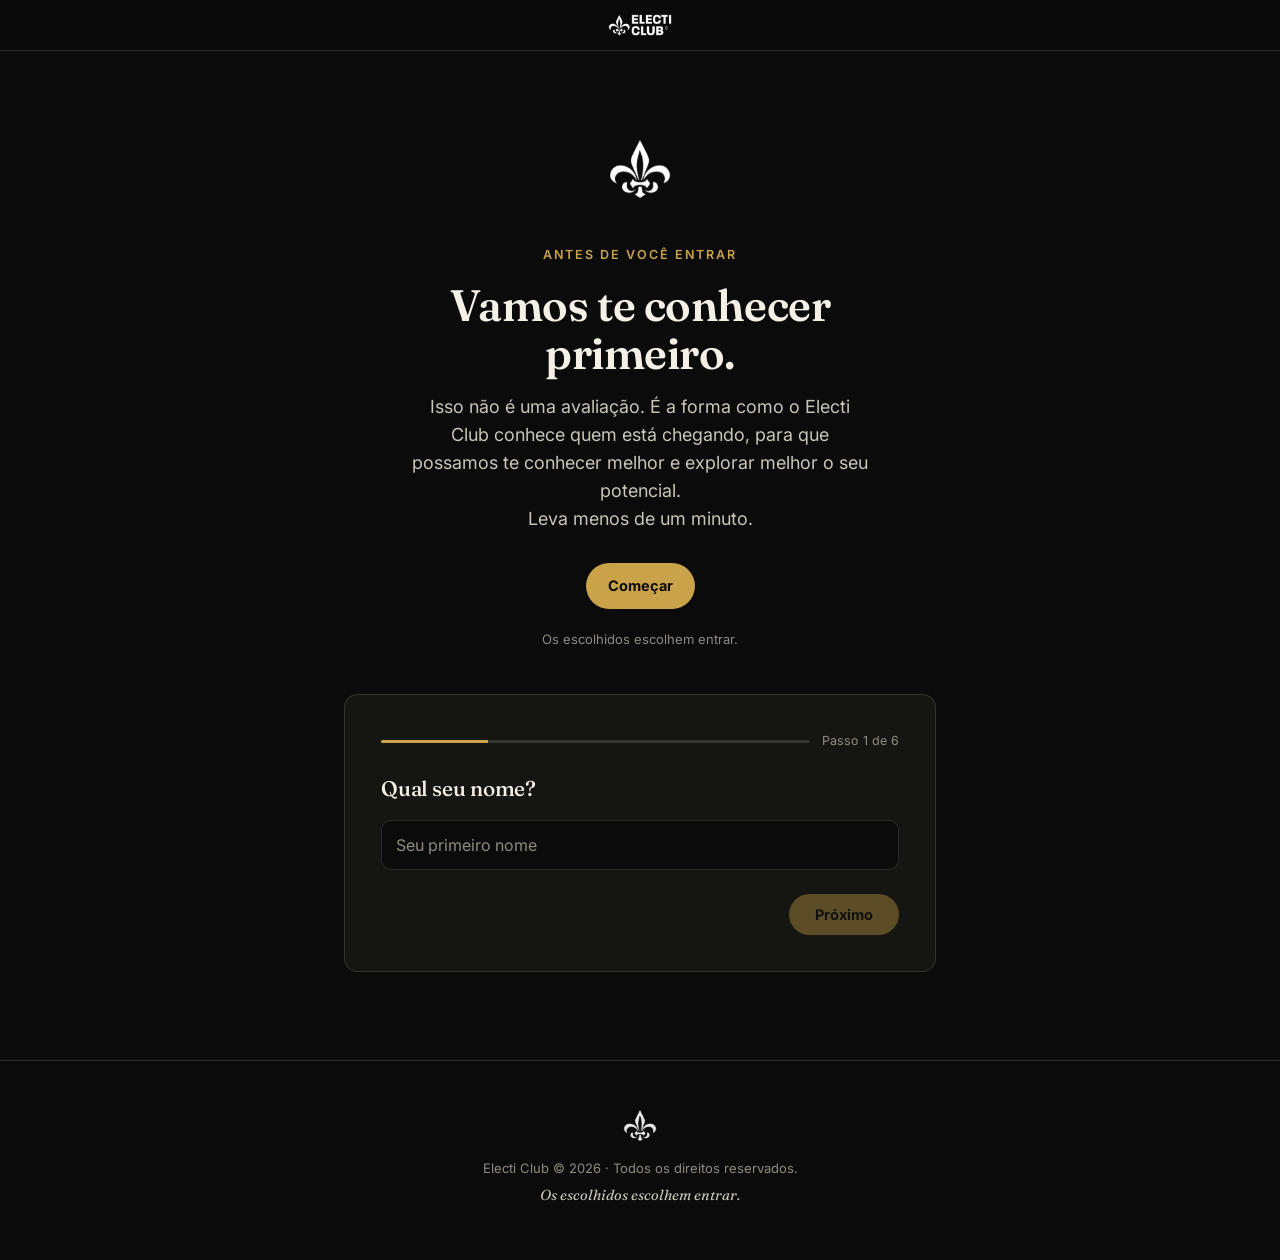
==== quiz/index.html @ deef93bc "Ajusta texto de introdução do quiz" ====
<!DOCTYPE html>
<html lang="pt-BR">
<head>
<meta charset="UTF-8">
<meta name="viewport" content="width=device-width, initial-scale=1.0">
<title>Electi Club | Antes de você entrar</title>
<meta name="description" content="Antes de entrar no Electi Club, vamos te conhecer. Leva menos de um minuto.">
<link rel="icon" type="image/png" href="../assets/img/logo-icon.png">
<link rel="preconnect" href="https://fonts.googleapis.com">
<link rel="preconnect" href="https://fonts.gstatic.com" crossorigin>
<link href="https://fonts.googleapis.com/css2?family=Fraunces:ital,opsz,wght@0,9..144,500;0,9..144,600;1,9..144,500&family=Inter:wght@400;500;600;700;800&display=swap" rel="stylesheet">
<link rel="stylesheet" href="../assets/css/styles.css">
<link rel="stylesheet" href="../assets/css/quiz.css">
<noscript><style>.reveal{opacity:1!important;transform:none!important;}</style></noscript>
</head>
<body>

<header>
  <div class="wrap">
    <a href="/"><img class="logo-full" src="../assets/img/logo-full.png" alt="Electi Club"></a>
  </div>
</header>

<section class="quiz-hero" id="topo">
  <div class="quiz-wrap">
    <div class="seal-wrap">
      <span class="seal-ring"></span>
      <img class="seal-icon" src="../assets/img/logo-icon.png" alt="">
    </div>
    <p class="eyebrow">Antes de você entrar</p>
    <h1>Vamos te conhecer primeiro.</h1>
    <p class="lead">Isso não é uma avaliação. É a forma como o Electi Club conhece quem está chegando, para que possamos te conhecer melhor e explorar melhor o seu potencial.<br>Leva menos de um minuto.</p>
    <div class="cta-row">
      <a class="btn btn-primary" href="#quiz" id="startBtn">Começar</a>
    </div>
    <p class="proof">Os escolhidos escolhem entrar.</p>
  </div>
</section>

<section class="quiz-section" id="quiz">
  <div class="quiz-wrap">
    <div class="quiz-card reveal">
      <div class="quiz-progress">
        <div class="quiz-progress-track"><div class="quiz-progress-fill" id="quizFill"></div></div>
        <span class="quiz-progress-label" id="quizLabel">Passo 1 de 6</span>
      </div>

      <div class="quiz-step active" data-step="0">
        <h3>Qual seu nome?</h3>
        <input class="quiz-input" type="text" id="quizName" placeholder="Seu primeiro nome" autocomplete="given-name">
        <div class="quiz-nav">
          <span></span>
          <button class="quiz-next" type="button" id="nameNext">Próximo</button>
        </div>
      </div>

      <div class="quiz-step" data-step="1">
        <h3>Qual seu nível hoje em marketing digital?</h3>
        <div class="quiz-options" data-key="nivel">
          <button class="quiz-opt" type="button">Iniciante</button>
          <button class="quiz-opt" type="button">Já tenho resultados</button>
          <button class="quiz-opt" type="button">Já vivo disso</button>
        </div>
        <div class="quiz-nav">
          <button class="quiz-back" type="button">← voltar</button>
          <button class="quiz-next" type="button">Próximo</button>
        </div>
      </div>

      <div class="quiz-step" data-step="2">
        <h3>Qual sua principal área hoje?</h3>
        <div class="quiz-options" data-key="expertise">
          <button class="quiz-opt" type="button">Tráfego pago</button>
          <button class="quiz-opt" type="button">Automação e IA</button>
          <button class="quiz-opt" type="button">Infoprodutos e low ticket</button>
          <button class="quiz-opt" type="button">Copywriting e criativos</button>
          <button class="quiz-opt" type="button">Ainda estou definindo</button>
        </div>
        <div class="quiz-nav">
          <button class="quiz-back" type="button">← voltar</button>
          <button class="quiz-next" type="button">Próximo</button>
        </div>
      </div>

      <div class="quiz-step" data-step="3">
        <h3>O que você espera encontrar aqui dentro?</h3>
        <div class="quiz-options" data-key="interesse">
          <button class="quiz-opt" type="button">Resultados práticos que eu possa aplicar rápido</button>
          <button class="quiz-opt" type="button">Trocar ideia com outros profissionais todos os dias</button>
          <button class="quiz-opt" type="button">Um ambiente que me puxa pra cima</button>
          <button class="quiz-opt" type="button">Tirar dúvidas com quem já testou antes de mim</button>
          <button class="quiz-opt" type="button">Um pouco de tudo isso</button>
        </div>
        <div class="quiz-nav">
          <button class="quiz-back" type="button">← voltar</button>
          <button class="quiz-next" type="button">Próximo</button>
        </div>
      </div>

      <div class="quiz-step" data-step="4">
        <h3>Quanto tempo por semana você imagina dedicar ao grupo?</h3>
        <div class="quiz-options" data-key="tempo">
          <button class="quiz-opt" type="button">Só acompanhar</button>
          <button class="quiz-opt" type="button">De vez em quando</button>
          <button class="quiz-opt" type="button">Ativamente</button>
        </div>
        <div class="quiz-nav">
          <button class="quiz-back" type="button">← voltar</button>
          <button class="quiz-next" type="button">Próximo</button>
        </div>
      </div>

      <div class="quiz-step" data-step="5">
        <h3>O que você gostaria de encontrar na comunidade para acelerar seu crescimento?</h3>
        <textarea class="quiz-textarea" id="quizOpen" placeholder="Opcional, escreva livremente..."></textarea>
        <div class="quiz-nav">
          <button class="quiz-back" type="button">← voltar</button>
          <span>
            <button class="quiz-skip" type="button" id="quizSkip">Pular</button>
            <button class="quiz-next enabled" type="button" id="quizFinish">Ver resultado</button>
          </span>
        </div>
      </div>

      <div class="quiz-step quiz-result" data-step="6">
        <h3 id="resultTitle">Perfeito.</h3>
        <p id="resultBody"></p>
      </div>
    </div>
  </div>
</section>

<section class="pricing" id="preco" style="display:none;">
  <div class="wrap">
    <p class="eyebrow">Entrada na comunidade</p>
    <h2>O investimento de hoje é o menor que ele nunca mais vai ser</h2>
    <p class="lead" style="margin-left:auto;margin-right:auto;">Conforme o Electi Club cresce e entrega mais valor, o investimento sobe. Quem entra agora garante o valor atual.</p>

    <div class="card-membership">
      <p class="card-eyebrow">Electi Club</p>
      <p class="card-title">Membro Electi Club</p>
      <p class="card-price">R$ 17<span>,90/ano</span></p>
      <p class="card-price-note">cobrança anual · sem mensalidade</p>
      <ul>
        <li>Ambiente ativo de marketing digital, todos os dias</li>
        <li>Profissionais comprometidos trocando o que está funcionando agora</li>
        <li>Aprenda com quem já testou e evite repetir os mesmos erros</li>
        <li>Cobrança anual, sem mensalidade</li>
      </ul>
      <a class="btn btn-primary" href="https://pay.hub.la/d9ovtXGPBHAwMIfi0Ynn/upsell" id="checkoutLink">Garantir minha vaga</a>
    </div>
    <!-- Ajuste o preço R$17,90/ano acima para o valor final que você decidir -->
    <p class="card-fine">Cobrança anual. Sem mensalidade.</p>
  </div>
</section>

<footer>
  <div class="wrap">
    <img class="logo-icon" src="../assets/img/logo-icon.png" alt="Electi Club">
    <p>Electi Club © <span id="year"></span> · Todos os direitos reservados.</p>
    <p class="tag">Os escolhidos escolhem entrar.</p>
  </div>
</footer>

<script src="../assets/js/quiz.js"></script>

</body>
</html>
---- assets/css/styles.css ----
:root{
    --ink:#0b0b0c;
    --ink-2:#151512;
    --ink-3:#1d1c17;
    --bone:#f4f0e6;
    --bone-dim:#c9c5b8;
    --brass:#c9a24a;
    --brass-dim:#8a723a;
    --wine:#8a2632;
    --mute:#8f8c7e;
    --line:rgba(244,240,230,0.14);
    --maxw:1120px;
    --radius:14px;
    font-size:16px;
  }

  *{box-sizing:border-box;}
  html{scroll-behavior:smooth;}
  body{
    margin:0;
    background:var(--ink);
    color:var(--bone);
    font-family:'Inter',system-ui,-apple-system,sans-serif;
    line-height:1.55;
    -webkit-font-smoothing:antialiased;
  }
  img{max-width:100%;display:block;}
  h1,h2,h3{
    font-family:'Fraunces',Georgia,serif;
    font-weight:600;
    line-height:1.08;
    margin:0 0 .5em;
    letter-spacing:-0.01em;
  }
  .ital{font-style:italic;font-weight:500;color:var(--brass);}
  p{margin:0 0 1em;}
  a{color:inherit;}
  ul{margin:0;padding:0;list-style:none;}

  .wrap{max-width:var(--maxw);margin:0 auto;padding:0 24px;}
  section{padding:88px 0;position:relative;}
  .eyebrow{
    font-size:12.5px;
    letter-spacing:0.16em;
    text-transform:uppercase;
    color:var(--brass);
    font-weight:600;
    margin:0 0 18px;
  }
  .lead{font-size:18px;color:var(--bone-dim);max-width:640px;}

  :focus-visible{outline:2px solid var(--brass);outline-offset:3px;}

  /* ---------- Ticker ---------- */
  .ticker{
    background:var(--ink-2);
    border-bottom:1px solid var(--line);
    overflow:hidden;
    white-space:nowrap;
    padding:9px 0;
  }
  .ticker-track{
    display:inline-flex;
    width:max-content;
  }
  .ticker-track span{
    display:inline-block;
    padding:0 18px;
    font-size:11.5px;
    letter-spacing:0.14em;
    text-transform:uppercase;
    color:var(--brass-dim);
    font-weight:600;
  }
  @media (prefers-reduced-motion:no-preference){
    .ticker-track{animation:marquee 34s linear infinite;}
  }
  @keyframes marquee{
    from{transform:translateX(0);}
    to{transform:translateX(-50%);}
  }

  /* ---------- Header ---------- */
  header{
    position:sticky;top:0;z-index:50;
    background:rgba(11,11,12,0.86);
    backdrop-filter:blur(8px);
    border-bottom:1px solid var(--line);
  }
  header .wrap{
    display:flex;align-items:center;justify-content:space-between;
    padding-top:14px;padding-bottom:14px;
  }
  header .logo-full{height:22px;width:auto;}
  .btn{
    display:inline-block;
    font-family:'Inter',sans-serif;
    font-weight:700;
    font-size:14.5px;
    padding:12px 22px;
    border-radius:999px;
    text-decoration:none;
    text-align:center;
    transition:transform .15s ease, background .15s ease;
    cursor:pointer;
    border:none;
  }
  .btn-primary{background:var(--brass);color:var(--ink);}
  .btn-primary:hover{transform:translateY(-1px);background:#dab461;}
  .btn-ghost{background:transparent;color:var(--bone);border:1px solid var(--line);}
  .btn-ghost:hover{border-color:var(--brass);color:var(--brass);}
  header .btn{padding:9px 18px;font-size:13.5px;}

  /* ---------- Hero ---------- */
  .hero{
    text-align:center;
    padding:96px 0 80px;
    background:
      radial-gradient(ellipse 60% 50% at 50% 0%, rgba(200,162,74,0.10), transparent 70%);
  }
  .seal-wrap{
    position:relative;
    width:92px;height:92px;
    margin:0 auto 30px;
    display:flex;align-items:center;justify-content:center;
  }
  .seal-icon{width:64px;height:auto;position:relative;z-index:2;opacity:1;}
  .seal-ring{
    position:absolute;inset:0;
    border:1px solid var(--brass);
    border-radius:50%;
    opacity:0;
  }
  @media (prefers-reduced-motion:no-preference){
    .seal-icon{animation:sealDrop .7s cubic-bezier(.2,.9,.25,1.2) both;}
    .seal-ring{animation:ringPulse 1.4s ease-out .35s both;}
    .hero .eyebrow{animation:fadeUp .6s ease .25s both;}
    .hero h1{animation:fadeUp .6s ease .35s both;}
    .hero .sub{animation:fadeUp .6s ease .45s both;}
    .hero .cta-row{animation:fadeUp .6s ease .55s both;}
    .hero .proof{animation:fadeUp .6s ease .65s both;}
  }
  @keyframes sealDrop{
    0%{transform:translateY(-16px) scale(.8);opacity:0;}
    60%{transform:translateY(2px) scale(1.05);opacity:1;}
    100%{transform:translateY(0) scale(1);opacity:1;}
  }
  @keyframes ringPulse{
    0%{transform:scale(.55);opacity:.55;}
    100%{transform:scale(2.1);opacity:0;}
  }
  @keyframes fadeUp{
    from{opacity:0;transform:translateY(14px);}
    to{opacity:1;transform:translateY(0);}
  }
  .hero h1{
    font-size:clamp(32px,6vw,54px);
    max-width:780px;margin-left:auto;margin-right:auto;
  }
  .hero .sub{
    font-size:18px;color:var(--bone-dim);
    max-width:540px;margin:0 auto 32px;
  }
  .cta-row{
    display:flex;flex-direction:column;align-items:center;gap:14px;margin-bottom:20px;
  }
  .btn-link{
    font-size:14px;color:var(--bone-dim);text-decoration:underline;
    text-underline-offset:3px;
  }
  .btn-link:hover{color:var(--brass);}
  .hero .btn-primary{padding:15px 32px;font-size:15.5px;}
  .proof{font-size:13px;color:var(--mute);}

  /* ---------- Thesis / big idea ---------- */
  .thesis{border-top:1px solid var(--line);}
  .thesis h2{font-size:clamp(26px,4vw,38px);max-width:620px;}
  .thesis-grid{
    display:grid;grid-template-columns:repeat(3,1fr);
    gap:0;margin-top:48px;
    border-top:1px solid var(--line);
  }
  .thesis-grid > div{
    padding:28px 28px 0 0;
    border-right:1px solid var(--line);
  }
  .thesis-grid > div:last-child{border-right:none;padding-right:0;}
  .thesis-grid h3{
    font-family:'Inter',sans-serif;font-weight:700;font-size:15px;
    text-transform:uppercase;letter-spacing:0.06em;color:var(--brass);
    margin-bottom:10px;
  }
  .thesis-grid p{color:var(--bone-dim);font-size:15px;margin:0;}

  /* ---------- Topics ---------- */
  .topics{border-top:1px solid var(--line);padding-top:64px;padding-bottom:64px;}
  .topics h2{font-size:clamp(22px,3.4vw,30px);margin-bottom:28px;}
  .pill-row{display:flex;flex-wrap:wrap;gap:10px;}
  .pill{
    border:1px solid var(--line);
    border-radius:999px;
    padding:10px 18px;
    font-size:14px;
    color:var(--bone-dim);
    white-space:nowrap;
  }
  .pill.hl{border-color:var(--brass-dim);color:var(--brass);}

  /* ---------- Fit section ---------- */
  .fit{border-top:1px solid var(--line);}
  .fit h2{font-size:clamp(24px,3.6vw,32px);max-width:560px;}
  .fit-grid{
    display:grid;grid-template-columns:1fr 1fr;gap:0;
    margin-top:40px;
    border:1px solid var(--line);border-radius:var(--radius);overflow:hidden;
  }
  .fit-col{padding:32px;}
  .fit-yes{background:rgba(200,162,74,0.06);border-right:1px solid var(--line);}
  .fit-no{background:rgba(138,38,50,0.08);}
  .fit-col h3{
    font-family:'Inter',sans-serif;font-weight:700;font-size:14px;
    text-transform:uppercase;letter-spacing:0.05em;margin-bottom:18px;
  }
  .fit-yes h3{color:var(--brass);}
  .fit-no h3{color:#c96a76;}
  .fit-col li{
    font-size:15px;color:var(--bone-dim);
    padding-left:24px;position:relative;margin-bottom:14px;
  }
  .fit-yes li::before{content:"✓";position:absolute;left:0;color:var(--brass);font-weight:700;}
  .fit-no li::before{content:"×";position:absolute;left:0;color:#c96a76;font-weight:700;}
  .fit-note{margin-top:24px;font-size:14px;color:var(--mute);max-width:560px;}

  @media (max-width:720px){
    .fit-grid{grid-template-columns:1fr;}
    .fit-yes{border-right:none;border-bottom:1px solid var(--line);}
  }

  /* ---------- Quiz ---------- */
  .quiz{border-top:1px solid var(--line);}
  .quiz h2{font-size:clamp(24px,3.6vw,32px);}
  .quiz-card{
    margin-top:40px;
    border:1px solid var(--line);
    border-radius:var(--radius);
    background:var(--ink-2);
    padding:36px;
    max-width:620px;
  }
  .quiz-progress{
    display:flex;align-items:center;gap:12px;margin-bottom:26px;
  }
  .quiz-progress-track{
    flex:1;height:3px;background:var(--line);border-radius:2px;overflow:hidden;
  }
  .quiz-progress-fill{
    height:100%;width:25%;background:var(--brass);transition:width .3s ease;
  }
  .quiz-progress-label{font-size:12.5px;color:var(--mute);white-space:nowrap;}
  .quiz-step{display:none;}
  .quiz-step.active{display:block;animation:fadeUp .35s ease both;}
  .quiz-step h3{
    font-family:'Fraunces',serif;font-weight:500;font-size:21px;margin-bottom:20px;
  }
  .quiz-options{display:flex;flex-direction:column;gap:10px;margin-bottom:26px;}
  .quiz-opt{
    text-align:left;
    background:transparent;
    border:1px solid var(--line);
    color:var(--bone);
    padding:14px 16px;
    border-radius:10px;
    font-family:'Inter',sans-serif;font-size:15px;
    cursor:pointer;
    transition:border-color .15s ease, background .15s ease;
  }
  .quiz-opt:hover{border-color:var(--brass-dim);}
  .quiz-opt.selected{border-color:var(--brass);background:rgba(200,162,74,0.09);color:var(--brass);}
  .quiz-textarea{
    width:100%;min-height:96px;
    background:var(--ink);
    border:1px solid var(--line);
    border-radius:10px;
    color:var(--bone);
    font-family:'Inter',sans-serif;font-size:15px;
    padding:14px;margin-bottom:22px;
    resize:vertical;
  }
  .quiz-nav{display:flex;justify-content:space-between;align-items:center;gap:12px;}
  .quiz-back{
    background:none;border:none;color:var(--mute);font-size:14px;cursor:pointer;
    font-family:'Inter',sans-serif;
  }
  .quiz-back:hover{color:var(--bone);}
  .quiz-next{
    background:var(--brass);color:var(--ink);border:none;
    padding:12px 26px;border-radius:999px;font-weight:700;font-size:14.5px;
    cursor:pointer;font-family:'Inter',sans-serif;
    opacity:0.4;pointer-events:none;transition:opacity .15s ease;
  }
  .quiz-next.enabled{opacity:1;pointer-events:auto;}
  .quiz-skip{
    font-size:13px;color:var(--mute);text-decoration:underline;
    background:none;border:none;cursor:pointer;font-family:'Inter',sans-serif;
    margin-left:14px;
  }
  .quiz-result h3{font-size:23px;margin-bottom:14px;}
  .quiz-result p{color:var(--bone-dim);font-size:15.5px;}
  .quiz-result .btn-primary{margin-top:10px;}

  /* ---------- Pricing ---------- */
  .pricing{border-top:1px solid var(--line);text-align:center;}
  .pricing h2{font-size:clamp(26px,4vw,38px);max-width:640px;margin-left:auto;margin-right:auto;}
  .card-membership{
    max-width:400px;margin:44px auto 0;
    border:1px solid var(--brass-dim);
    border-radius:var(--radius);
    background:linear-gradient(180deg, var(--ink-3), var(--ink-2));
    padding:38px 32px;
    text-align:left;
    position:relative;
    overflow:hidden;
  }
  .card-membership::before{
    content:"";position:absolute;top:-40px;right:-40px;width:160px;height:160px;
    background:radial-gradient(circle, rgba(200,162,74,0.14), transparent 70%);
  }
  .card-eyebrow{
    font-size:11.5px;letter-spacing:0.14em;text-transform:uppercase;
    color:var(--brass);font-weight:700;margin-bottom:6px;
  }
  .card-title{font-family:'Fraunces',serif;font-size:22px;margin-bottom:18px;}
  .card-price{font-family:'Fraunces',serif;font-size:44px;color:var(--bone);margin-bottom:2px;}
  .card-price span{font-size:16px;color:var(--mute);font-family:'Inter',sans-serif;}
  .card-price-note{font-size:12.5px;color:var(--mute);margin-bottom:24px;}
  .card-membership ul{margin-bottom:26px;}
  .card-membership li{
    font-size:14.5px;color:var(--bone-dim);padding-left:22px;position:relative;margin-bottom:10px;
  }
  .card-membership li::before{content:"✓";position:absolute;left:0;color:var(--brass);}
  .card-membership .btn-primary{width:100%;padding:14px;font-size:15px;}
  .card-fine{font-size:12px;color:var(--mute);margin-top:14px;text-align:center;}

  /* ---------- Testimonials (real screenshots) ---------- */
  .testimonials{border-top:1px solid var(--line);}
  .testimonials h2{font-size:clamp(26px,4vw,36px);max-width:620px;}
  .proof-grid{
    column-count:3;
    column-gap:16px;
    margin-top:40px;
  }
  .proof-shot{
    width:100%;
    display:block;
    margin-bottom:16px;
    border-radius:14px;
    border:1px solid var(--line);
    break-inside:avoid;
  }
  @media (max-width:900px){
    .proof-grid{column-count:2;}
  }
  @media (max-width:560px){
    .proof-grid{column-count:1;}
  }

  /* ---------- FAQ ---------- */
  .faq{border-top:1px solid var(--line);}
  .faq h2{font-size:clamp(24px,3.6vw,32px);margin-bottom:36px;}
  details{
    border-bottom:1px solid var(--line);
    padding:20px 0;
  }
  summary{
    cursor:pointer;font-family:'Fraunces',serif;font-size:17px;font-weight:500;
    list-style:none;display:flex;justify-content:space-between;align-items:center;gap:16px;
  }
  summary::-webkit-details-marker{display:none;}
  summary .plus{
    font-family:'Inter',sans-serif;font-size:20px;color:var(--brass);flex-shrink:0;
    transition:transform .2s ease;line-height:1;
  }
  details[open] summary .plus{transform:rotate(45deg);}
  details p{margin-top:14px;color:var(--bone-dim);font-size:15px;max-width:640px;}

  /* ---------- Footer ---------- */
  footer{
    border-top:1px solid var(--line);
    padding:48px 0;
    text-align:center;
  }
  footer .logo-icon{width:34px;height:auto;margin:0 auto 16px;opacity:0.9;}
  footer p{margin:0 0 6px;font-size:13px;color:var(--mute);}
  footer .tag{font-family:'Fraunces',serif;font-style:italic;color:var(--bone-dim);font-size:14.5px;}

  /* ---------- Scroll reveal ---------- */
  .reveal{
    opacity:0;
    transform:translateY(22px);
  }
  .reveal.in-view{
    opacity:1;
    transform:translateY(0);
  }
  @media (prefers-reduced-motion:no-preference){
    .reveal{
      transition:opacity .65s cubic-bezier(.2,.7,.2,1), transform .65s cubic-bezier(.2,.7,.2,1);
    }
    .stagger .reveal:nth-child(1){transition-delay:0s;}
    .stagger .reveal:nth-child(2){transition-delay:.08s;}
    .stagger .reveal:nth-child(3){transition-delay:.16s;}
    .stagger .reveal:nth-child(4){transition-delay:.24s;}
    .stagger .reveal:nth-child(5){transition-delay:.32s;}
  }
  @media (prefers-reduced-motion:reduce){
    .reveal{opacity:1;transform:none;}
  }

  @media (max-width:640px){
    section{padding:64px 0;}
    .thesis-grid{grid-template-columns:1fr;}
    .thesis-grid > div{border-right:none;border-bottom:1px solid var(--line);padding:24px 0;}
    .thesis-grid > div:first-child{padding-top:0;}
    .quiz-card{padding:26px 22px;}
    .card-membership{padding:30px 24px;}
  }
---- assets/css/quiz.css ----
/* ---------- Página standalone do quiz ---------- */

.quiz-wrap{
  max-width:640px;
  margin:0 auto;
  padding:0 24px;
}

header .wrap{justify-content:center;}
header .logo-full{height:22px;width:auto;}

.quiz-hero{
  text-align:center;
  padding:72px 0 8px;
}
.quiz-hero h1{
  font-size:clamp(30px,5vw,44px);
  max-width:520px;
  margin:0 auto 16px;
}
.quiz-hero .lead{
  max-width:460px;
  margin:0 auto 30px;
}
.quiz-hero .proof{
  font-size:13px;
  color:var(--mute);
  margin-top:18px;
}

.quiz-section{padding-top:24px;}
.quiz-section .quiz-card{
  max-width:100%;
  margin:0 auto;
}

.quiz-input{
  width:100%;
  background:var(--ink);
  border:1px solid var(--line);
  border-radius:10px;
  color:var(--bone);
  font-family:'Inter',sans-serif;
  font-size:16px;
  padding:14px;
  margin-bottom:24px;
}
.quiz-input:focus{
  outline:none;
  border-color:var(--brass);
}
.quiz-input::placeholder{color:var(--mute);}

#preco{padding-top:56px;}

@media (max-width:640px){
  .quiz-hero{padding-top:56px;}
}
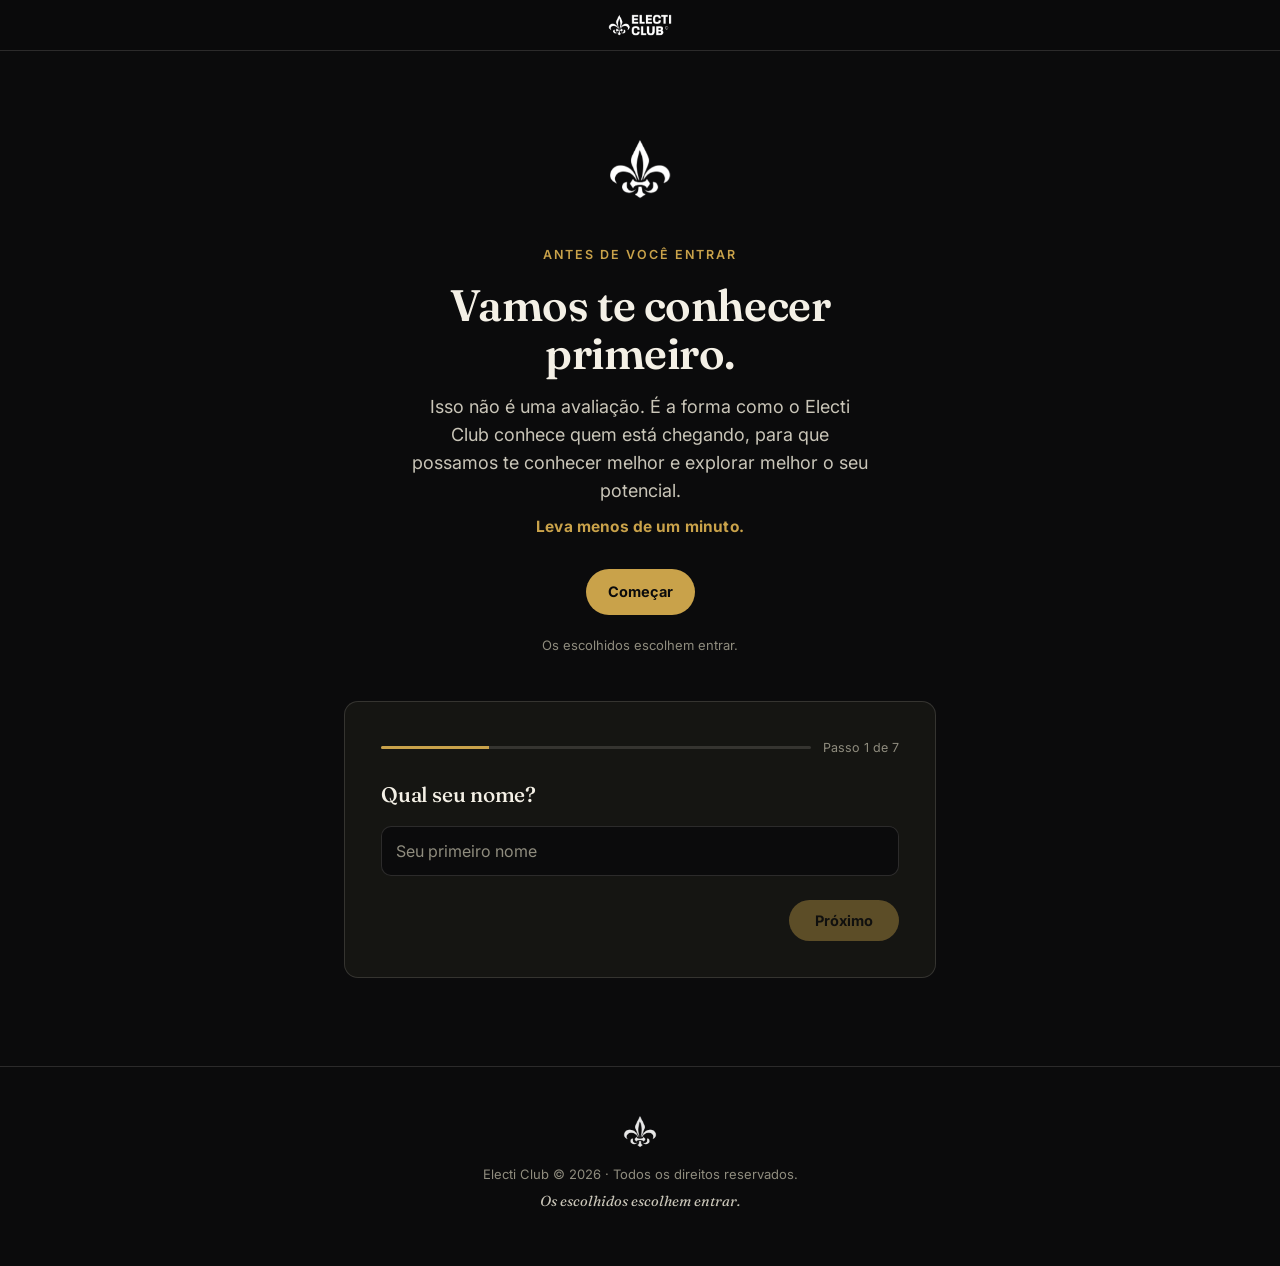
==== commit b871a742: "Transforma prova social e preço em passos do próprio quiz, sem expandir a página; destaca subtítulo " ====
--- a/quiz/index.html
+++ b/quiz/index.html
@@ -29,7 +29,8 @@
     </div>
     <p class="eyebrow">Antes de você entrar</p>
     <h1>Vamos te conhecer primeiro.</h1>
-    <p class="lead">Isso não é uma avaliação. É a forma como o Electi Club conhece quem está chegando, para que possamos te conhecer melhor e explorar melhor o seu potencial.<br>Leva menos de um minuto.</p>
+    <p class="lead">Isso não é uma avaliação. É a forma como o Electi Club conhece quem está chegando, para que possamos te conhecer melhor e explorar melhor o seu potencial.</p>
+    <p class="quiz-subtitle">Leva menos de um minuto.</p>
     <div class="cta-row">
       <a class="btn btn-primary" href="#quiz" id="startBtn">Começar</a>
     </div>
@@ -42,7 +43,7 @@
     <div class="quiz-card reveal">
       <div class="quiz-progress">
         <div class="quiz-progress-track"><div class="quiz-progress-fill" id="quizFill"></div></div>
-        <span class="quiz-progress-label" id="quizLabel">Passo 1 de 6</span>
+        <span class="quiz-progress-label" id="quizLabel">Passo 1 de 7</span>
       </div>
 
       <div class="quiz-step active" data-step="0">
@@ -57,9 +58,9 @@
       <div class="quiz-step" data-step="1">
         <h3>Qual seu nível hoje em marketing digital?</h3>
         <div class="quiz-options" data-key="nivel">
-          <button class="quiz-opt" type="button">Iniciante</button>
-          <button class="quiz-opt" type="button">Já tenho resultados</button>
-          <button class="quiz-opt" type="button">Já vivo disso</button>
+          <button class="quiz-opt" type="button">Ainda não tenho resultados</button>
+          <button class="quiz-opt" type="button">Tenho resultados, mas inconsistentes</button>
+          <button class="quiz-opt" type="button">Vivo disso e quero escalar</button>
         </div>
         <div class="quiz-nav">
           <button class="quiz-back" type="button">← voltar</button>
@@ -84,6 +85,7 @@
 
       <div class="quiz-step" data-step="3">
         <h3>O que você espera encontrar aqui dentro?</h3>
+        <p class="quiz-hint">Pode escolher mais de uma opção.</p>
         <div class="quiz-options" data-key="interesse">
           <button class="quiz-opt" type="button">Resultados práticos que eu possa aplicar rápido</button>
           <button class="quiz-opt" type="button">Trocar ideia com outros profissionais todos os dias</button>
@@ -117,40 +119,47 @@
           <button class="quiz-back" type="button">← voltar</button>
           <span>
             <button class="quiz-skip" type="button" id="quizSkip">Pular</button>
-            <button class="quiz-next enabled" type="button" id="quizFinish">Ver resultado</button>
+            <button class="quiz-next enabled" type="button" id="quizContinue">Continuar</button>
           </span>
         </div>
       </div>
 
-      <div class="quiz-step quiz-result" data-step="6">
+      <div class="quiz-step" data-step="6">
+        <p class="eyebrow">Resultados de quem já faz parte</p>
+        <h3>Prova, não promessa.</h3>
+        <div class="quiz-proof-stack">
+          <img class="quiz-proof-shot" src="../assets/img/proof/saulo.jpg" alt="Print de depoimento de Saulo Fernandes sobre a mentoria">
+          <img class="quiz-proof-shot" src="../assets/img/proof/survey1.jpg" alt="Resposta de pesquisa de satisfação, nota 10">
+          <img class="quiz-proof-shot" src="../assets/img/proof/eduardo.jpg" alt="Print de conversa com Eduardo Pillareck sobre aumento de ticket médio">
+          <img class="quiz-proof-shot" src="../assets/img/proof/gabriel.jpg" alt="Print de conversa sobre resultado com aulas de IA">
+          <img class="quiz-proof-shot" src="../assets/img/proof/survey3.jpg" alt="Resposta de pesquisa de satisfação sobre suporte da comunidade">
+          <img class="quiz-proof-shot" src="../assets/img/proof/survey2.jpg" alt="Resposta de pesquisa de satisfação sobre gerenciador de anúncios">
+        </div>
+        <div class="quiz-nav">
+          <button class="quiz-back" type="button">← voltar</button>
+          <button class="quiz-next enabled" type="button" id="quizProofNext">Ver resultado</button>
+        </div>
+      </div>
+
+      <div class="quiz-step quiz-result" data-step="7">
         <h3 id="resultTitle">Perfeito.</h3>
         <p id="resultBody"></p>
+
+        <div class="quiz-price">
+          <p class="quiz-price-eyebrow">Entrada na comunidade</p>
+          <p class="quiz-price-value">R$ 17<span>,90/ano</span></p>
+          <p class="quiz-price-note">cobrança anual · sem mensalidade</p>
+          <ul class="quiz-price-list">
+            <li>Ambiente ativo de marketing digital, todos os dias</li>
+            <li>Profissionais comprometidos trocando o que está funcionando agora</li>
+            <li>Aprenda com quem já testou e evite repetir os mesmos erros</li>
+          </ul>
+          <a class="btn btn-primary" href="https://pay.hub.la/d9ovtXGPBHAwMIfi0Ynn/upsell" id="checkoutLink">Garantir minha vaga</a>
+          <!-- Ajuste o preço R$17,90/ano acima para o valor final que você decidir -->
+          <p class="quiz-price-fine">Cobrança anual. Sem mensalidade.</p>
+        </div>
       </div>
     </div>
-  </div>
-</section>
-
-<section class="pricing" id="preco" style="display:none;">
-  <div class="wrap">
-    <p class="eyebrow">Entrada na comunidade</p>
-    <h2>O investimento de hoje é o menor que ele nunca mais vai ser</h2>
-    <p class="lead" style="margin-left:auto;margin-right:auto;">Conforme o Electi Club cresce e entrega mais valor, o investimento sobe. Quem entra agora garante o valor atual.</p>
-
-    <div class="card-membership">
-      <p class="card-eyebrow">Electi Club</p>
-      <p class="card-title">Membro Electi Club</p>
-      <p class="card-price">R$ 17<span>,90/ano</span></p>
-      <p class="card-price-note">cobrança anual · sem mensalidade</p>
-      <ul>
-        <li>Ambiente ativo de marketing digital, todos os dias</li>
-        <li>Profissionais comprometidos trocando o que está funcionando agora</li>
-        <li>Aprenda com quem já testou e evite repetir os mesmos erros</li>
-        <li>Cobrança anual, sem mensalidade</li>
-      </ul>
-      <a class="btn btn-primary" href="https://pay.hub.la/d9ovtXGPBHAwMIfi0Ynn/upsell" id="checkoutLink">Garantir minha vaga</a>
-    </div>
-    <!-- Ajuste o preço R$17,90/ano acima para o valor final que você decidir -->
-    <p class="card-fine">Cobrança anual. Sem mensalidade.</p>
   </div>
 </section>
 
--- a/assets/css/styles.css
+++ b/assets/css/styles.css
@@ -262,6 +262,8 @@
   .quiz-step h3{
     font-family:'Fraunces',serif;font-weight:500;font-size:21px;margin-bottom:20px;
   }
+  .quiz-step h3 + .quiz-hint{margin-top:-14px;}
+  .quiz-hint{font-size:13px;color:var(--mute);margin-bottom:18px;}
   .quiz-options{display:flex;flex-direction:column;gap:10px;margin-bottom:26px;}
   .quiz-opt{
     text-align:left;
--- a/assets/css/quiz.css
+++ b/assets/css/quiz.css
@@ -19,6 +19,15 @@
   margin:0 auto 16px;
 }
 .quiz-hero .lead{
+  max-width:460px;
+  margin:0 auto 10px;
+}
+.quiz-subtitle{
+  font-family:'Inter',sans-serif;
+  font-weight:700;
+  font-size:15.5px;
+  letter-spacing:0.01em;
+  color:var(--brass);
   max-width:460px;
   margin:0 auto 30px;
 }
@@ -51,7 +60,80 @@
 }
 .quiz-input::placeholder{color:var(--mute);}
 
-#preco{padding-top:56px;}
+/* ---------- Passo de prova social (dentro do card) ---------- */
+.quiz-proof-stack{
+  display:flex;
+  flex-direction:column;
+  gap:14px;
+  max-height:400px;
+  overflow-y:auto;
+  margin:18px 0 26px;
+  padding-right:4px;
+}
+.quiz-proof-shot{
+  width:100%;
+  display:block;
+  border-radius:14px;
+  border:1px solid var(--line);
+}
+
+/* ---------- Passo final: resultado + preço ---------- */
+.quiz-price{
+  margin-top:30px;
+  padding-top:28px;
+  border-top:1px solid var(--line);
+  text-align:left;
+}
+.quiz-price-eyebrow{
+  font-size:11.5px;
+  letter-spacing:0.14em;
+  text-transform:uppercase;
+  color:var(--brass);
+  font-weight:700;
+  margin-bottom:6px;
+}
+.quiz-price-value{
+  font-family:'Fraunces',serif;
+  font-size:38px;
+  color:var(--bone);
+  margin-bottom:2px;
+}
+.quiz-price-value span{
+  font-size:15px;
+  color:var(--mute);
+  font-family:'Inter',sans-serif;
+}
+.quiz-price-note{
+  font-size:12.5px;
+  color:var(--mute);
+  margin-bottom:22px;
+}
+.quiz-price-list{margin-bottom:24px;}
+.quiz-price-list li{
+  font-size:14.5px;
+  color:var(--bone-dim);
+  padding-left:22px;
+  position:relative;
+  margin-bottom:10px;
+}
+.quiz-price-list li::before{
+  content:"✓";
+  position:absolute;
+  left:0;
+  color:var(--brass);
+}
+.quiz-price .btn-primary{
+  width:100%;
+  padding:14px;
+  font-size:15px;
+  text-align:center;
+}
+.quiz-price-fine{
+  font-size:12px;
+  color:var(--mute);
+  margin-top:14px;
+  text-align:center;
+}
 
 @media (max-width:640px){
   .quiz-hero{padding-top:56px;}
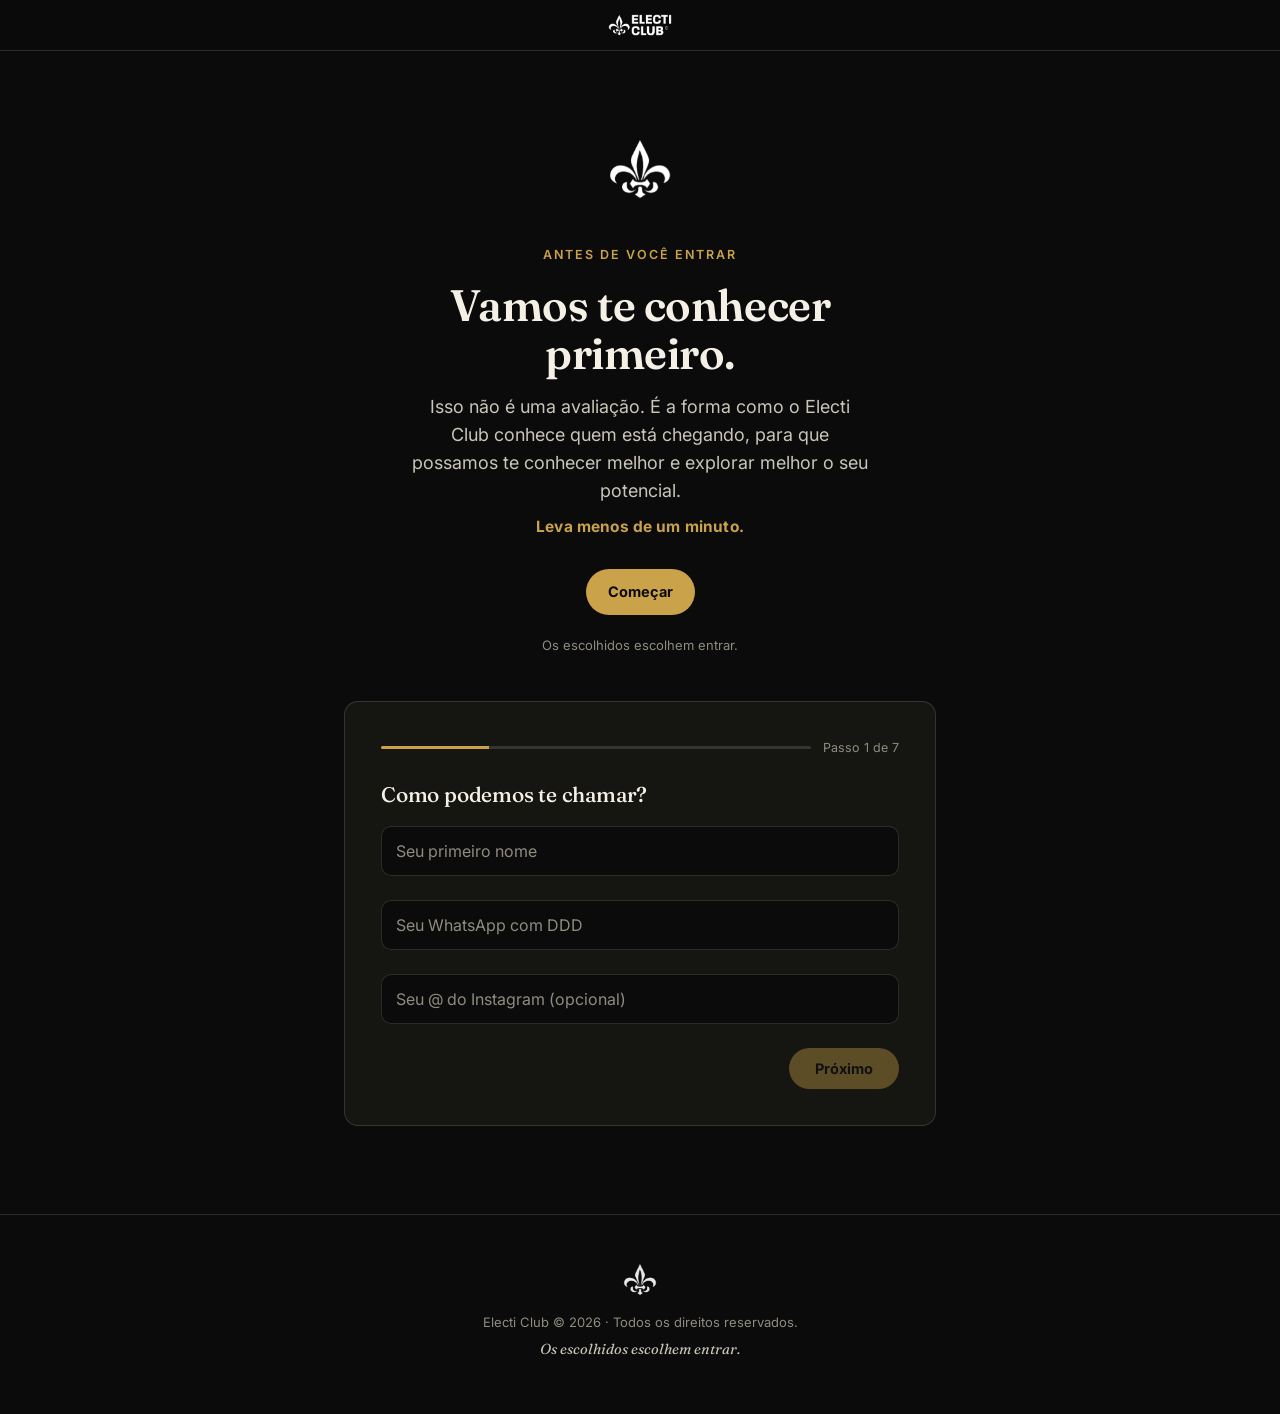
==== commit 905816e7: "Adiciona campos de telefone e Instagram no primeiro passo do quiz" ====
--- a/quiz/index.html
+++ b/quiz/index.html
@@ -47,8 +47,10 @@
       </div>
 
       <div class="quiz-step active" data-step="0">
-        <h3>Qual seu nome?</h3>
+        <h3>Como podemos te chamar?</h3>
         <input class="quiz-input" type="text" id="quizName" placeholder="Seu primeiro nome" autocomplete="given-name">
+        <input class="quiz-input" type="tel" id="quizPhone" placeholder="Seu WhatsApp com DDD" autocomplete="tel">
+        <input class="quiz-input" type="text" id="quizInstagram" placeholder="Seu @ do Instagram (opcional)" autocomplete="off">
         <div class="quiz-nav">
           <span></span>
           <button class="quiz-next" type="button" id="nameNext">Próximo</button>
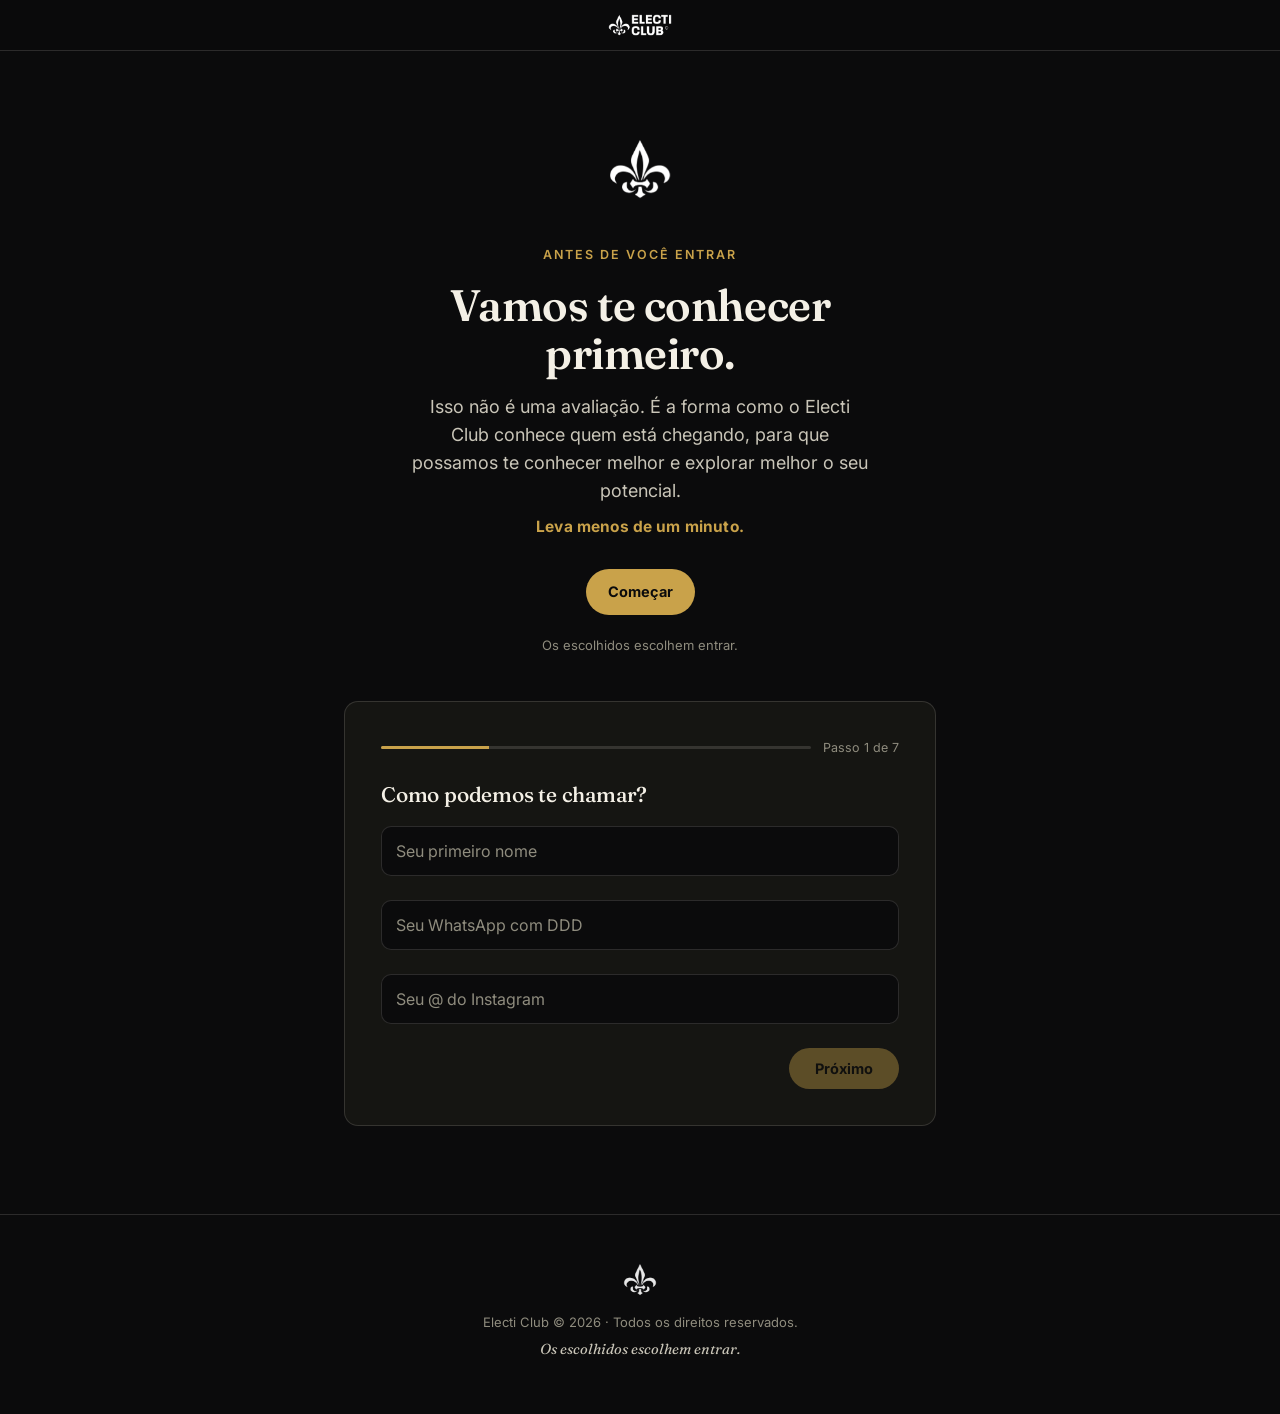
==== commit fc6b0ebe: "Torna o campo de Instagram obrigatório e remove o texto opcional" ====
--- a/quiz/index.html
+++ b/quiz/index.html
@@ -50,7 +50,7 @@
         <h3>Como podemos te chamar?</h3>
         <input class="quiz-input" type="text" id="quizName" placeholder="Seu primeiro nome" autocomplete="given-name">
         <input class="quiz-input" type="tel" id="quizPhone" placeholder="Seu WhatsApp com DDD" autocomplete="tel">
-        <input class="quiz-input" type="text" id="quizInstagram" placeholder="Seu @ do Instagram (opcional)" autocomplete="off">
+        <input class="quiz-input" type="text" id="quizInstagram" placeholder="Seu @ do Instagram" autocomplete="off">
         <div class="quiz-nav">
           <span></span>
           <button class="quiz-next" type="button" id="nameNext">Próximo</button>
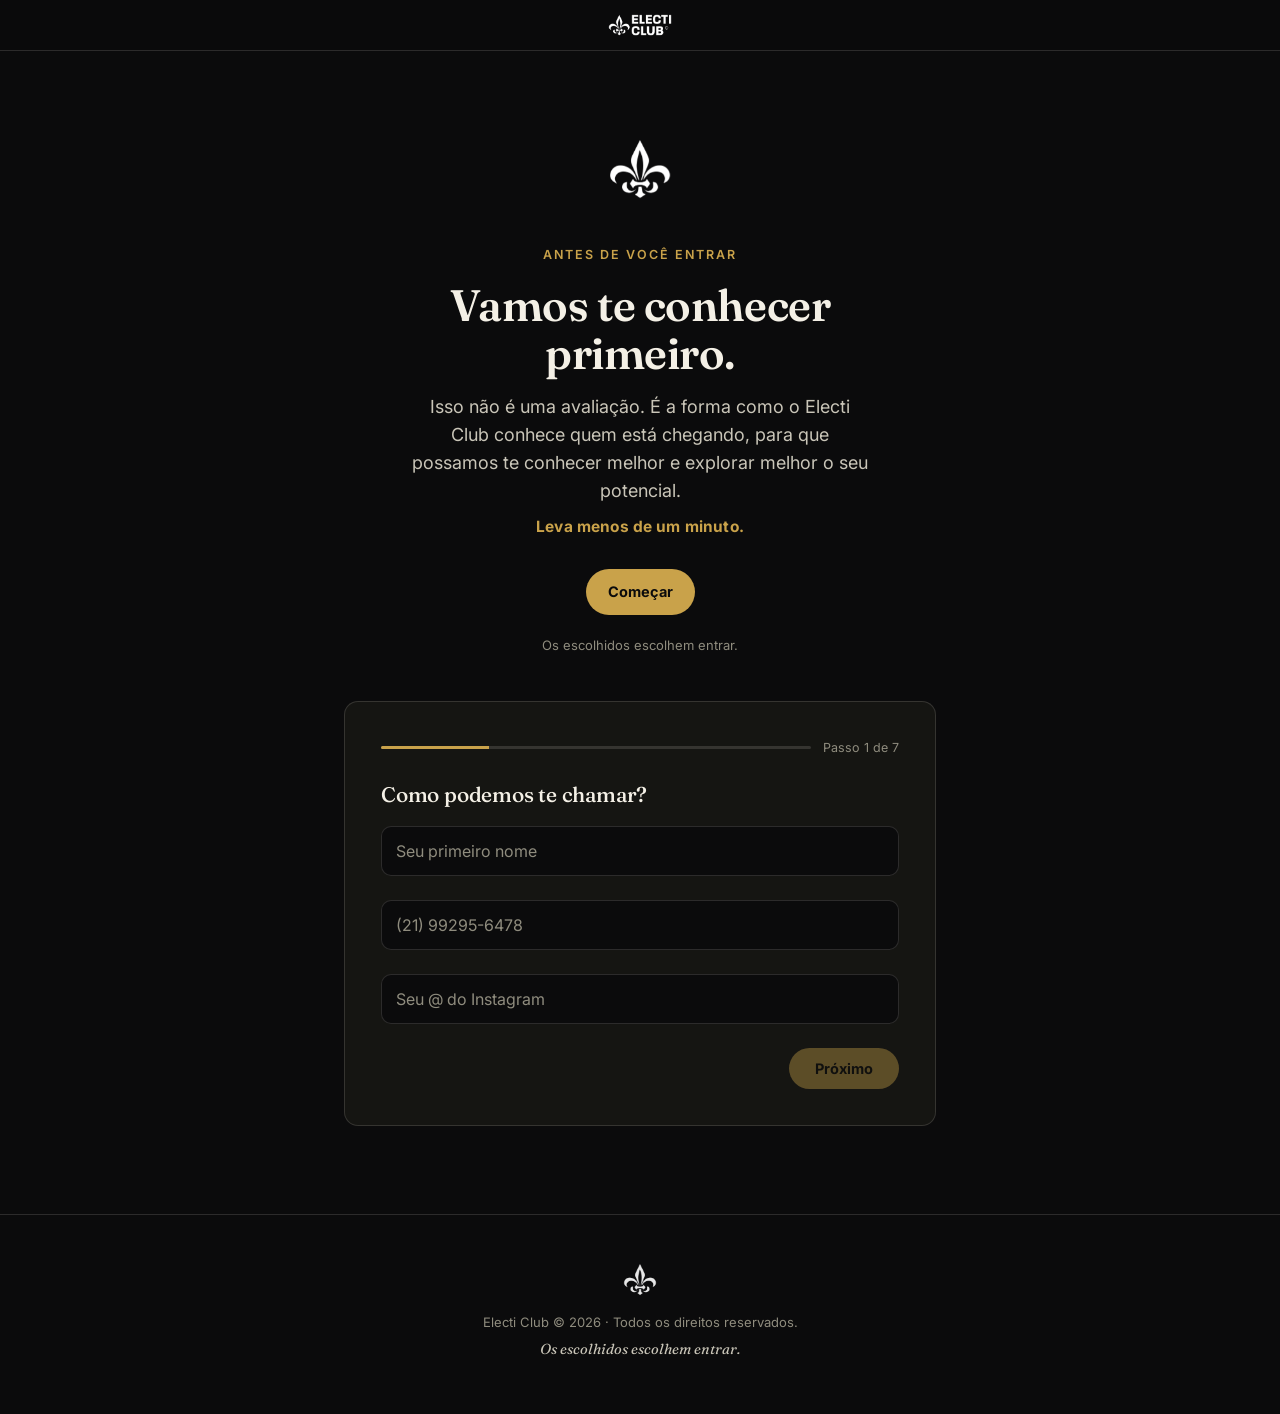
==== commit 006b6b46: "Adiciona máscara e exemplo formatado no campo de telefone" ====
--- a/quiz/index.html
+++ b/quiz/index.html
@@ -49,7 +49,7 @@
       <div class="quiz-step active" data-step="0">
         <h3>Como podemos te chamar?</h3>
         <input class="quiz-input" type="text" id="quizName" placeholder="Seu primeiro nome" autocomplete="given-name">
-        <input class="quiz-input" type="tel" id="quizPhone" placeholder="Seu WhatsApp com DDD" autocomplete="tel">
+        <input class="quiz-input" type="tel" id="quizPhone" placeholder="(21) 99295-6478" autocomplete="tel" inputmode="numeric" maxlength="15">
         <input class="quiz-input" type="text" id="quizInstagram" placeholder="Seu @ do Instagram" autocomplete="off">
         <div class="quiz-nav">
           <span></span>
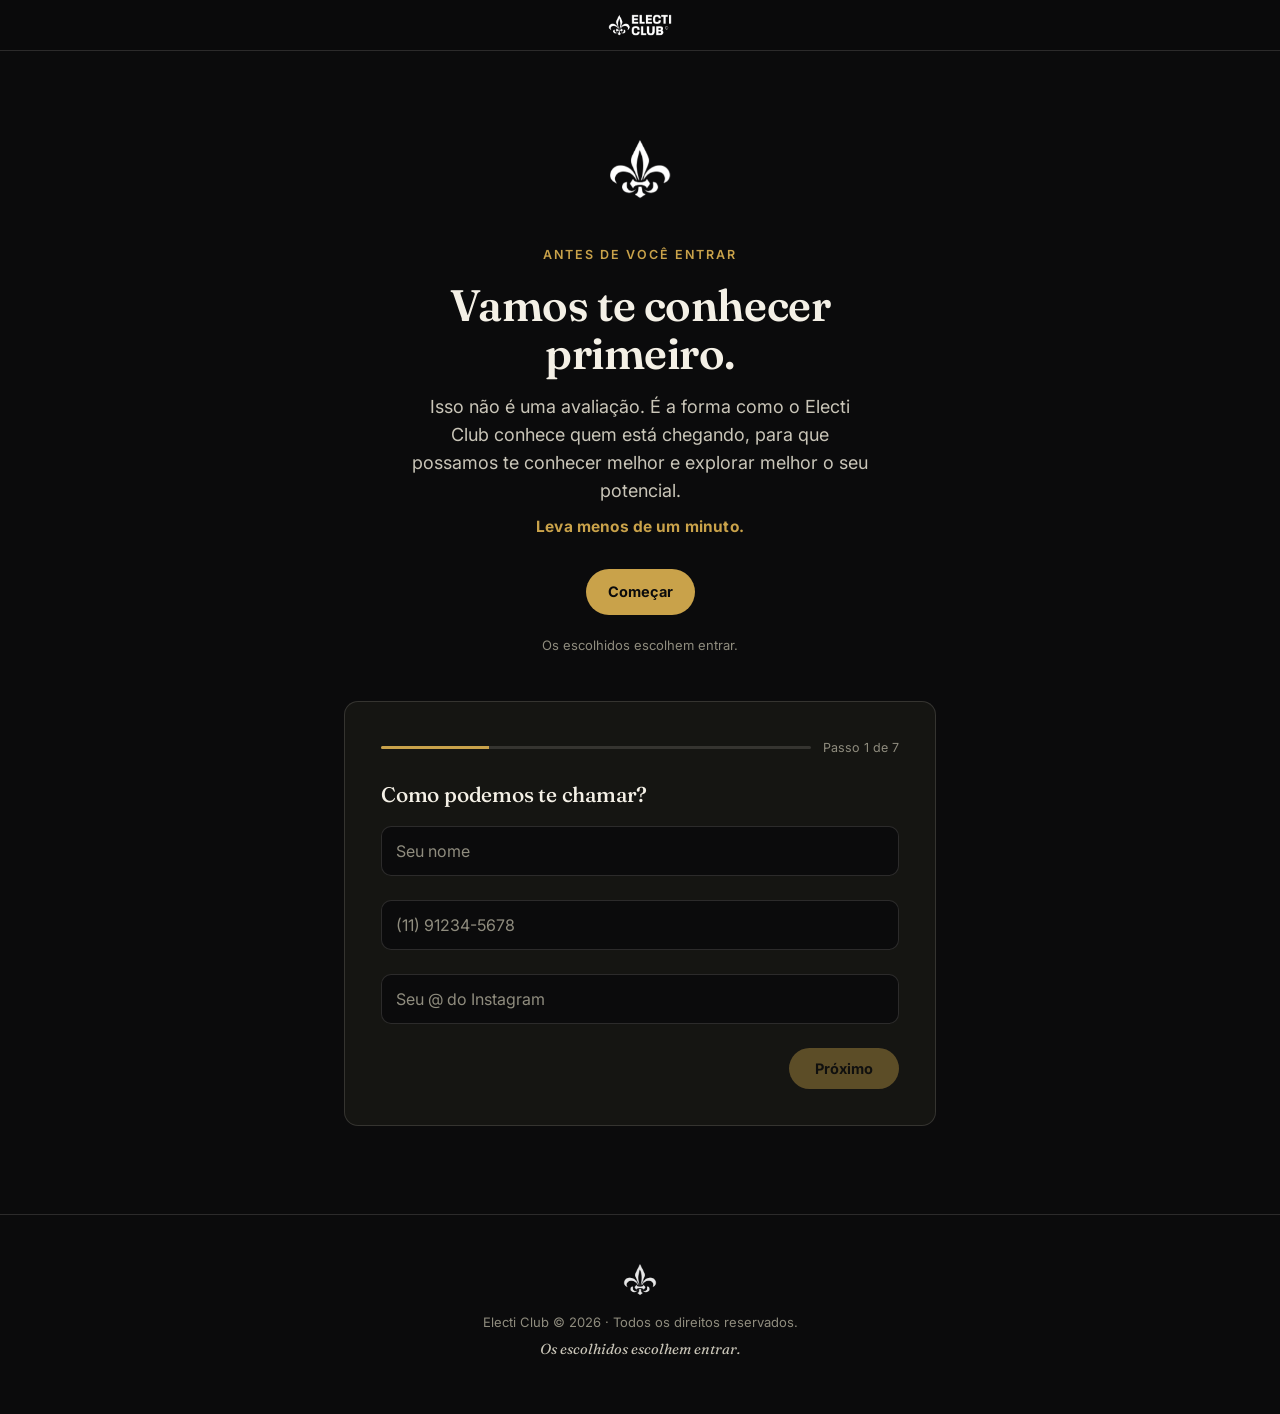
==== commit db54cf6e: "Troca placeholder de telefone por número genérico e simplifica placeholder de nome" ====
--- a/quiz/index.html
+++ b/quiz/index.html
@@ -48,8 +48,8 @@
 
       <div class="quiz-step active" data-step="0">
         <h3>Como podemos te chamar?</h3>
-        <input class="quiz-input" type="text" id="quizName" placeholder="Seu primeiro nome" autocomplete="given-name">
-        <input class="quiz-input" type="tel" id="quizPhone" placeholder="(21) 99295-6478" autocomplete="tel" inputmode="numeric" maxlength="15">
+        <input class="quiz-input" type="text" id="quizName" placeholder="Seu nome" autocomplete="given-name">
+        <input class="quiz-input" type="tel" id="quizPhone" placeholder="(11) 91234-5678" autocomplete="tel" inputmode="numeric" maxlength="15">
         <input class="quiz-input" type="text" id="quizInstagram" placeholder="Seu @ do Instagram" autocomplete="off">
         <div class="quiz-nav">
           <span></span>
